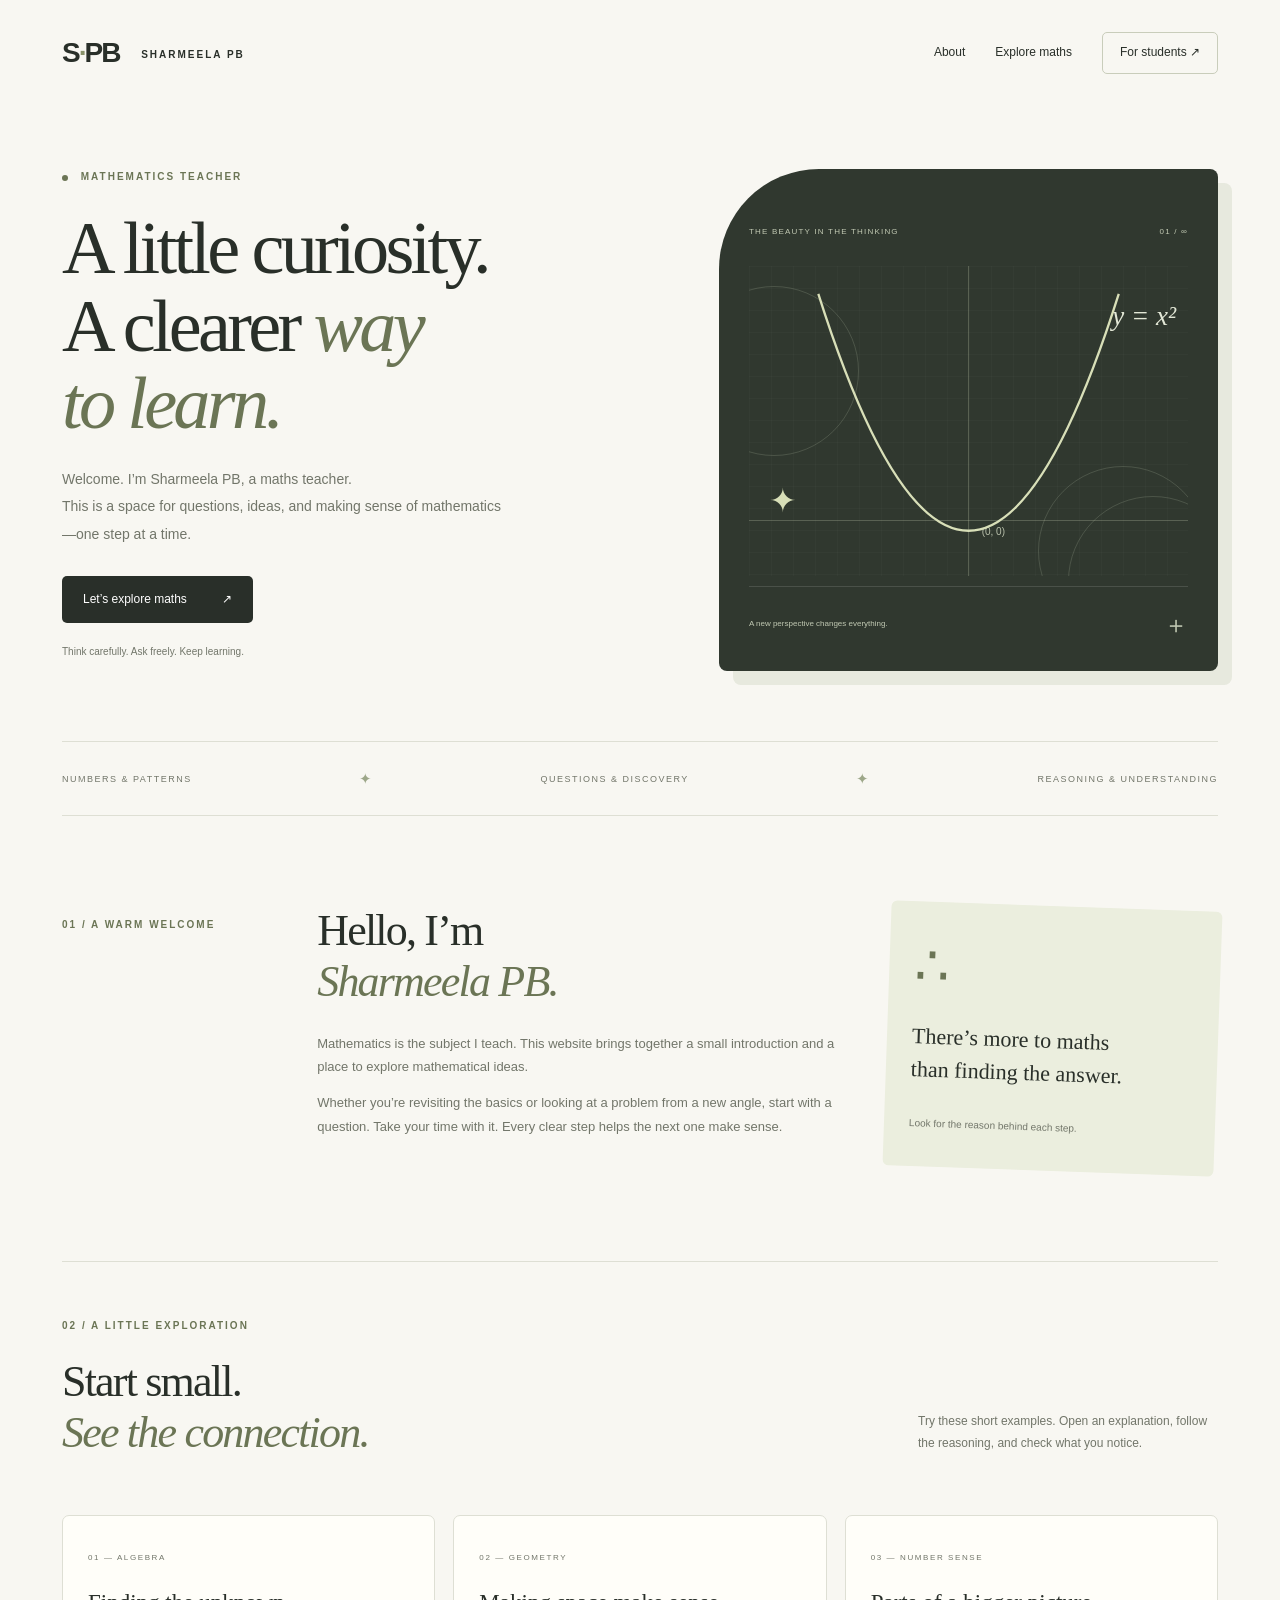
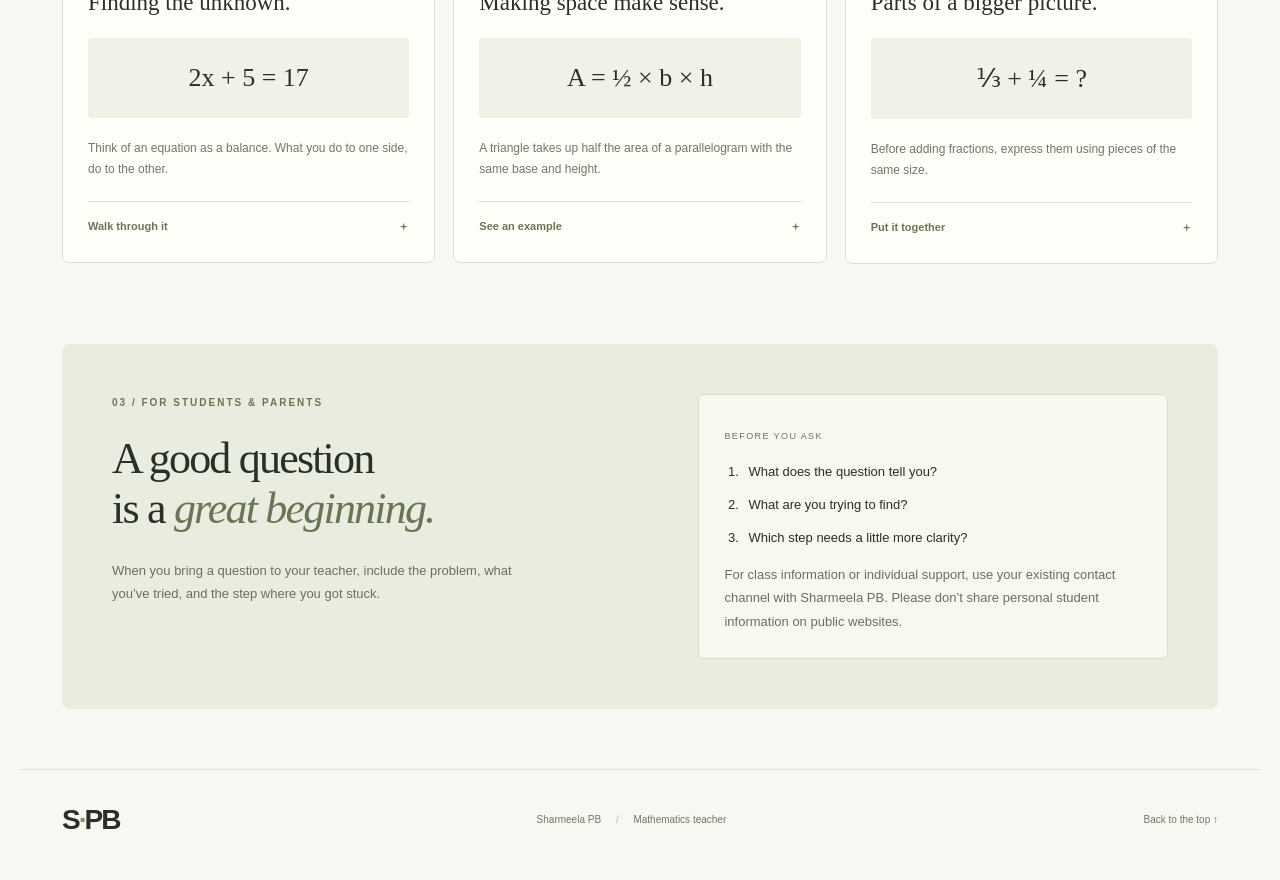
==== index.html @ 508f1190 "Publish Sharmeela PB mathematics teaching portfolio" ====
<!doctype html>
<html lang="en"><head><meta charset="utf-8"><meta name="viewport" content="width=device-width,initial-scale=1"><meta name="description" content="Sharmeela PB — Mathematics teacher. A space to explore maths, build understanding and practise one step at a time."><meta name="theme-color" content="#262b26"><title>Sharmeela PB | Mathematics Teacher</title><link rel="stylesheet" href="style.css"><script defer src="script.js"></script></head><body>
<a class="skip" href="#main">Skip to content</a><header><a class="brand" href="#">S<span>·</span>PB <small>SHARMEELA PB</small></a><nav aria-label="Main navigation"><a href="#about">About</a><a href="#learning">Explore maths</a><a class="navbutton" href="#students">For students ↗</a></nav></header>
<main id="main"><section class="hero"><div class="herotext"><p class="eyebrow"><span></span> MATHEMATICS TEACHER</p><h1>A little curiosity.<br>A clearer <em>way<br>to learn.</em></h1><p class="intro">Welcome. I’m Sharmeela PB, a maths teacher.<br>This is a space for questions, ideas, and making sense of mathematics—one step at a time.</p><a class="button" href="#learning">Let’s explore maths <span>↗</span></a><p class="micro">Think carefully. Ask freely. Keep learning.</p></div><div class="board" aria-label="A visual exploration of mathematics"><div class="boardtop"><span>THE BEAUTY IN THE THINKING</span><span>01 / ∞</span></div><div class="mathart"><div class="circle a"></div><div class="circle b"></div><div class="circle c"></div><div class="axis x"></div><div class="axis y"></div><span class="formula">y = x²</span><span class="coordinate">(0, 0)</span><span class="spark">✦</span><svg viewBox="0 0 380 260" aria-hidden="true"><path d="M60 20 Q190 430 320 20" fill="none" stroke="#d8dfb8" stroke-width="2"/></svg></div><div class="boardbottom"><span>A new perspective changes everything.</span><span>＋</span></div></div></section>
<div class="ribbon" aria-label="Mathematical themes"><span>NUMBERS & PATTERNS</span><i>✦</i><span>QUESTIONS & DISCOVERY</span><i>✦</i><span>REASONING & UNDERSTANDING</span></div>
<section id="about" class="about"><p class="eyebrow">01 / A WARM WELCOME</p><div><h2>Hello, I’m<br><em>Sharmeela PB.</em></h2><p>Mathematics is the subject I teach. This website brings together a small introduction and a place to explore mathematical ideas.</p><p>Whether you’re revisiting the basics or looking at a problem from a new angle, start with a question. Take your time with it. Every clear step helps the next one make sense.</p></div><aside class="note"><span>∴</span><p>There’s more to maths<br>than finding the answer.</p><small>Look for the reason behind each step.</small></aside></section>
<section id="learning" class="learning"><div class="sectiontitle"><div><p class="eyebrow">02 / A LITTLE EXPLORATION</p><h2>Start small.<br><em>See the connection.</em></h2></div><p>Try these short examples. Open an explanation, follow the reasoning, and check what you notice.</p></div><div class="lessons"><article><span class="topic">01 — ALGEBRA</span><h3>Finding the unknown.</h3><div class="problem">2x + 5 = 17</div><p>Think of an equation as a balance. What you do to one side, do to the other.</p><details><summary>Walk through it <span>＋</span></summary><ol><li>Subtract 5 from both sides: <strong>2x = 12</strong>.</li><li>Divide both sides by 2: <strong>x = 6</strong>.</li><li>Check: 2 × 6 + 5 = 17. The balance holds.</li></ol></details></article><article><span class="topic">02 — GEOMETRY</span><h3>Making space make sense.</h3><div class="problem">A = ½ × b × h</div><p>A triangle takes up half the area of a parallelogram with the same base and height.</p><details><summary>See an example <span>＋</span></summary><p>For a base of 8 cm and perpendicular height of 5 cm:</p><ol><li>Multiply the base and height: 8 × 5 = 40.</li><li>Take half: 40 ÷ 2 = <strong>20 cm²</strong>.</li><li>Use square units because we measured area.</li></ol></details></article><article><span class="topic">03 — NUMBER SENSE</span><h3>Parts of a bigger picture.</h3><div class="problem">⅓ + ¼ = ?</div><p>Before adding fractions, express them using pieces of the same size.</p><details><summary>Put it together <span>＋</span></summary><ol><li>A common denominator is 12.</li><li>⅓ = 4/12 and ¼ = 3/12.</li><li>Add the numerators: (4 + 3)/12 = <strong>7/12</strong>.</li></ol></details></article></div></section>
<section id="students" class="students"><div><p class="eyebrow">03 / FOR STUDENTS & PARENTS</p><h2>A good question<br>is a <em>great beginning.</em></h2><p>When you bring a question to your teacher, include the problem, what you’ve tried, and the step where you got stuck.</p></div><div class="questionnote"><span>BEFORE YOU ASK</span><ol><li>What does the question tell you?</li><li>What are you trying to find?</li><li>Which step needs a little more clarity?</li></ol><p>For class information or individual support, use your existing contact channel with Sharmeela PB. Please don’t share personal student information on public websites.</p></div></section>
</main><footer><a class="brand" href="#">S<span>·</span>PB</a><p>Sharmeela PB <span> / </span> Mathematics teacher</p><a href="#main">Back to the top ↑</a></footer></body></html>
---- style.css ----
:root{--bg:#f8f7f2;--ink:#292f29;--muted:#72766a;--line:#dedfd4;--sage:#d8dfb8;--accent:#6b7555}*{box-sizing:border-box}html{scroll-behavior:smooth;scroll-padding-top:30px}body{margin:0;background:var(--bg);color:var(--ink);font:15px/1.8 'Segoe UI',Arial,sans-serif}a{color:inherit;text-decoration:none}button,a,summary{-webkit-tap-highlight-color:transparent}a:focus-visible,summary:focus-visible{outline:3px solid #8d9c67;outline-offset:6px}.skip{position:absolute;left:20px;top:-100px;background:white;padding:10px;z-index:5}.skip:focus{top:10px}header,main,footer{max-width:1240px;margin:auto}header{padding:28px 42px;display:flex;justify-content:space-between;align-items:center;gap:24px}.brand{font-size:28px;font-weight:700;letter-spacing:-2px;white-space:nowrap}.brand>span{color:#89926a}.brand small{font-size:10px;letter-spacing:2px;font-weight:600;margin-left:16px;vertical-align:middle}nav{display:flex;align-items:center;gap:30px;font-size:12px}nav a:hover{color:var(--accent)}.navbutton{border:1px solid #c9cdbb;padding:9px 17px;border-radius:5px}main{padding:0 42px}.hero{display:grid;grid-template-columns:1.2fr 1fr;gap:58px;padding:62px 0 70px;align-items:center}.eyebrow{font-size:10px;font-weight:600;letter-spacing:2px;margin:0 0 22px;color:var(--accent)}.eyebrow>span{width:6px;height:6px;border-radius:50%;background:var(--accent);display:inline-block;margin-right:8px;vertical-align:middle}h1{font:normal clamp(48px,5.8vw,76px)/1.04 Georgia,serif;letter-spacing:-3.7px;margin:24px 0}em{font-weight:400;color:var(--accent)}.intro{font-size:14px;line-height:1.95;max-width:440px;color:var(--muted)}.button{display:inline-flex;align-items:center;gap:35px;background:var(--ink);color:white;font-size:12px;padding:13px 21px;border-radius:5px;margin-top:14px;transition:background .2s}.button:hover{background:var(--accent)}.micro{font-size:10px;color:var(--muted);margin-top:20px}.board{background:#30382f;color:#e2e7d6;border-radius:100px 8px 8px 8px;padding:42px 30px 25px;min-width:0;box-shadow:14px 14px 0 #e7e9de}.boardtop,.boardbottom{display:flex;align-items:center;justify-content:space-between;gap:10px;font-size:8px;letter-spacing:1.2px;color:#c1c9b3}.boardtop{padding:14px 0 16px}.boardbottom{padding-top:16px;border-top:1px solid #ffffff20;letter-spacing:0}.boardbottom>span:last-child{font-size:24px}.mathart{height:310px;position:relative;margin:10px 0;background-image:linear-gradient(#ffffff05 1px,transparent 1px),linear-gradient(90deg,#ffffff05 1px,transparent 1px);background-size:22px 22px;overflow:hidden}.mathart svg{position:absolute;inset:0;width:100%;height:100%}.axis{position:absolute;background:#c9d1b444}.axis.x{height:1px;top:82%;width:100%}.axis.y{width:1px;height:100%;left:50%}.circle{border:1px solid #dce4c52a;border-radius:50%;width:170px;height:170px;position:absolute}.circle.a{top:20px;left:-60px}.circle.b{bottom:-90px;right:-50px}.circle.c{bottom:-60px;right:-20px}.formula{position:absolute;right:12px;top:35px;font:italic 27px Georgia}.coordinate{position:absolute;top:83%;left:53%;font-size:10px;color:#b9c1ac}.spark{position:absolute;left:20px;bottom:45px;font-size:33px;color:var(--sage)}.ribbon{display:flex;justify-content:space-between;gap:15px;align-items:center;font-size:9px;letter-spacing:1.5px;padding:23px 0;border-block:1px solid var(--line);color:var(--muted)}.ribbon i{font-style:normal;font-size:15px;color:#9da789}.about{display:grid;grid-template-columns:.65fr 1.6fr 1fr;gap:40px;padding:90px 0}.about>.eyebrow{padding-top:10px}h2{font:normal 44px/1.15 Georgia,serif;letter-spacing:-1.8px;margin:0 0 24px}.about p:not(.eyebrow){font-size:13px;color:var(--muted)}.note{background:#ebeede;border-radius:6px;padding:32px 25px;align-self:center;transform:rotate(2deg)}.note>span{font:55px Georgia;color:var(--accent)}.note p{font:22px/1.5 Georgia!important;color:var(--ink)!important}.note small{font-size:10px;color:var(--muted)}.learning{padding:55px 0 80px;border-top:1px solid var(--line)}.sectiontitle{display:flex;align-items:end;justify-content:space-between;gap:50px;margin-bottom:32px}.sectiontitle>p{max-width:300px;font-size:12px;color:var(--muted);margin-bottom:28px}.lessons{display:grid;grid-template-columns:repeat(3,1fr);gap:18px}.lessons article{background:#fffef9;border:1px solid var(--line);border-radius:7px;padding:25px;align-self:start}.topic{font-size:8px;letter-spacing:1.6px;color:var(--muted)}h3{font:23px/1.3 Georgia;margin:20px 0}.problem{background:#f0f1e7;font:26px Georgia;padding:25px 12px;text-align:center;border-radius:4px;margin:20px 0}.lessons p,.lessons li{font-size:12px;color:var(--muted)}details{border-top:1px solid var(--line);padding-top:15px;margin-top:20px}summary{cursor:pointer;font-size:11px;list-style:none;color:var(--accent);font-weight:600}summary::-webkit-details-marker{display:none}summary span{float:right}details[open] summary span{transform:rotate(45deg)}details ol{padding-left:16px}details li{padding-left:3px;margin-bottom:10px}.students{display:grid;grid-template-columns:1.1fr 1fr;gap:70px;padding:50px;border-radius:8px;background:#e9eddf;margin-bottom:60px}.students>div>p:not(.eyebrow){font-size:13px;max-width:400px;color:#69705d}.questionnote{background:#f7f8f0;border:1px solid #d8dec9;border-radius:6px;padding:25px}.questionnote>span{font-size:9px;letter-spacing:1.4px;color:var(--accent)}.questionnote ol{padding-left:18px;font-size:13px}.questionnote li{padding-left:6px;margin-bottom:10px}.questionnote p{font-size:10px;color:var(--muted);line-height:1.8;margin-bottom:0}footer{border-top:1px solid var(--line);padding:25px 42px 35px;display:flex;align-items:center;justify-content:space-between;gap:15px}footer p,footer>a:last-child{font-size:10px;color:var(--muted)}footer p>span{padding:0 12px;color:#b4b9a5}@media(max-width:900px){.hero{gap:35px}.about{grid-template-columns:1.7fr 1fr;gap:30px}.about>.eyebrow{grid-column:1/-1;margin-bottom:0}.lessons article{padding:20px}.students{padding:35px;gap:30px}.mathart{height:270px}}@media(max-width:650px){header{padding:22px;flex-wrap:wrap;gap:14px}.brand small{font-size:9px}nav{gap:20px;width:100%;justify-content:space-between;font-size:11px}.navbutton{padding:6px 11px}main{padding:0 22px}.hero{grid-template-columns:1fr;padding:35px 0 45px;gap:35px}h1{font-size:58px;letter-spacing:-2.8px}.intro{font-size:13px}.board{margin-right:12px;padding:28px 25px 20px;border-top-left-radius:70px}.mathart{height:235px}.ribbon{font-size:7px;letter-spacing:.7px;gap:10px}.ribbon span{max-width:90px}.about{grid-template-columns:1fr;padding:50px 0;gap:20px}.about>.eyebrow{grid-column:auto}.note{transform:none;padding:22px 25px}.note>span{float:right}.note p{margin:0 0 8px}.learning{padding:40px 0}.sectiontitle{display:block;margin:0}.sectiontitle>p{max-width:100%;margin-bottom:25px}h2{font-size:37px}.lessons{grid-template-columns:1fr;gap:16px}.lessons article{padding:24px}.students{grid-template-columns:1fr;padding:25px;gap:15px;margin-bottom:40px}.students h2{font-size:35px}footer{padding:23px;flex-wrap:wrap}footer p{order:3;width:100%;margin:0}}@media(prefers-reduced-motion:reduce){html{scroll-behavior:auto}*{transition:none!important}}
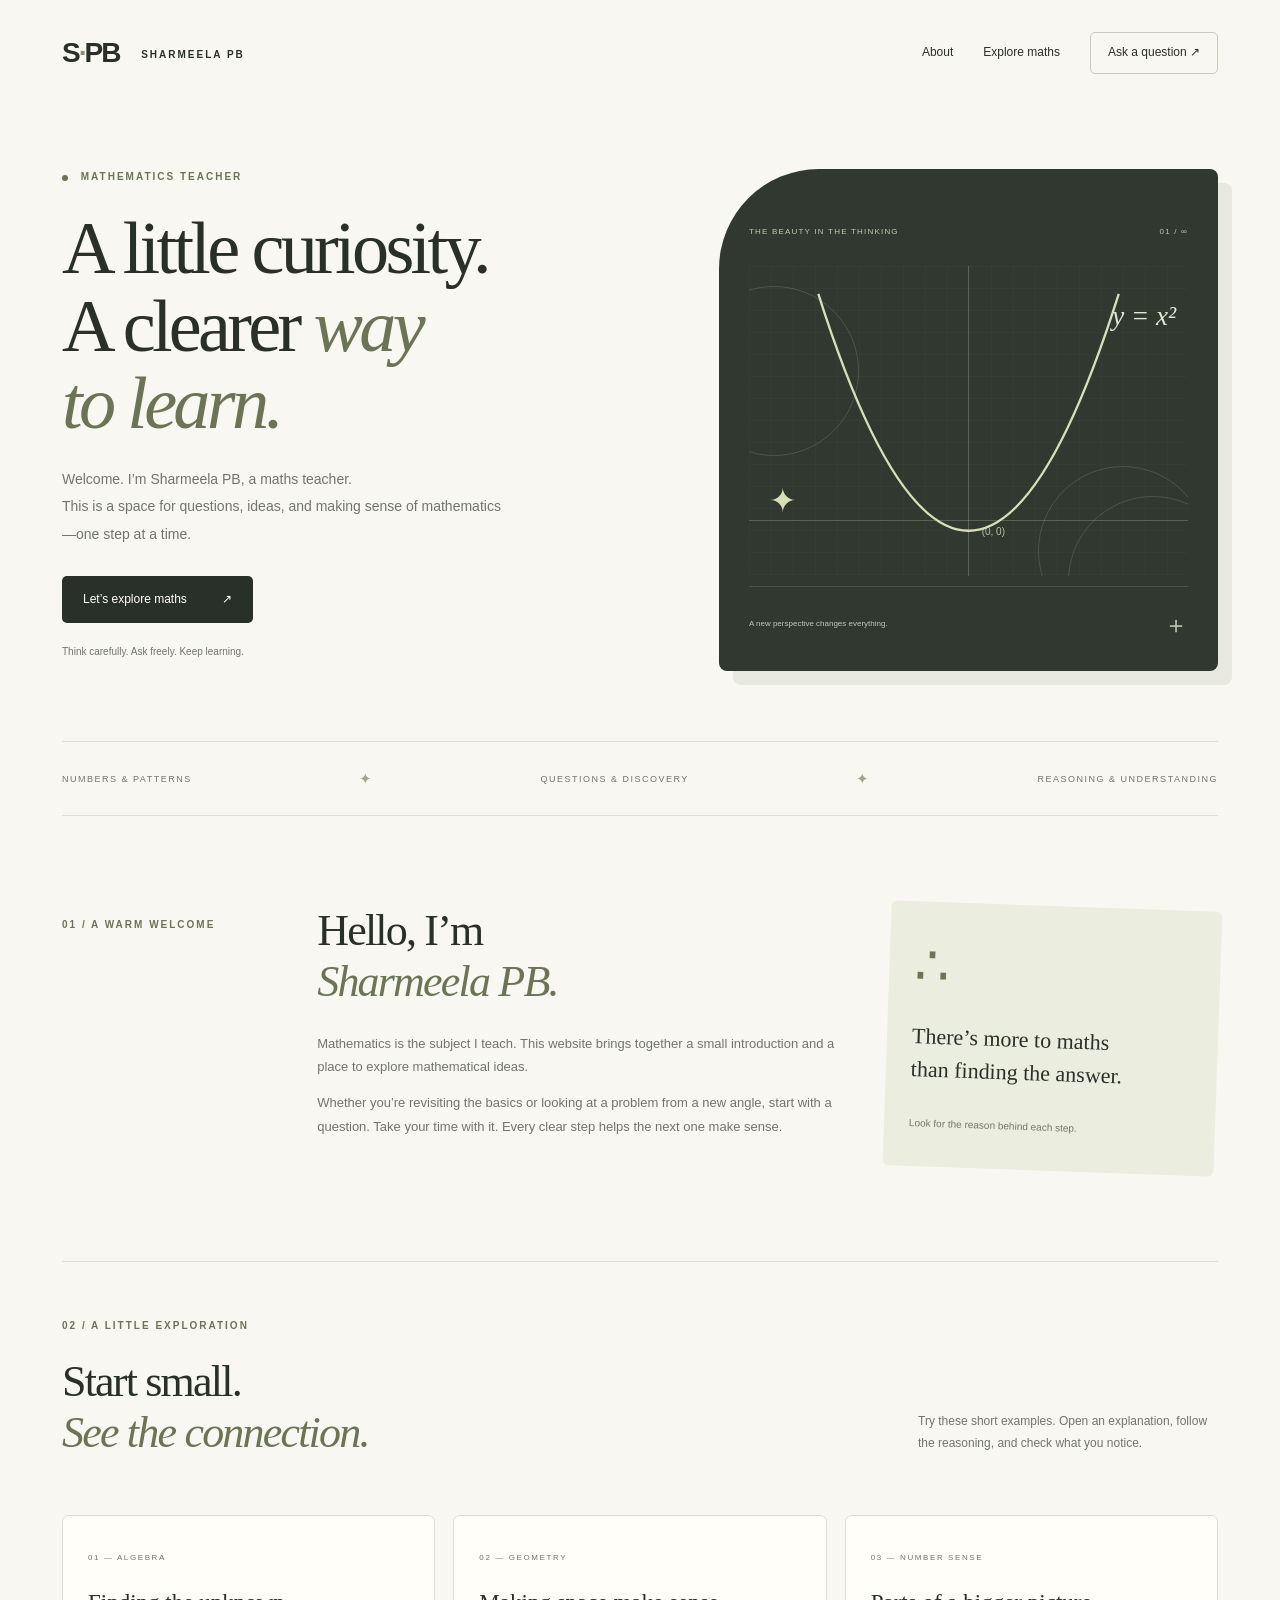
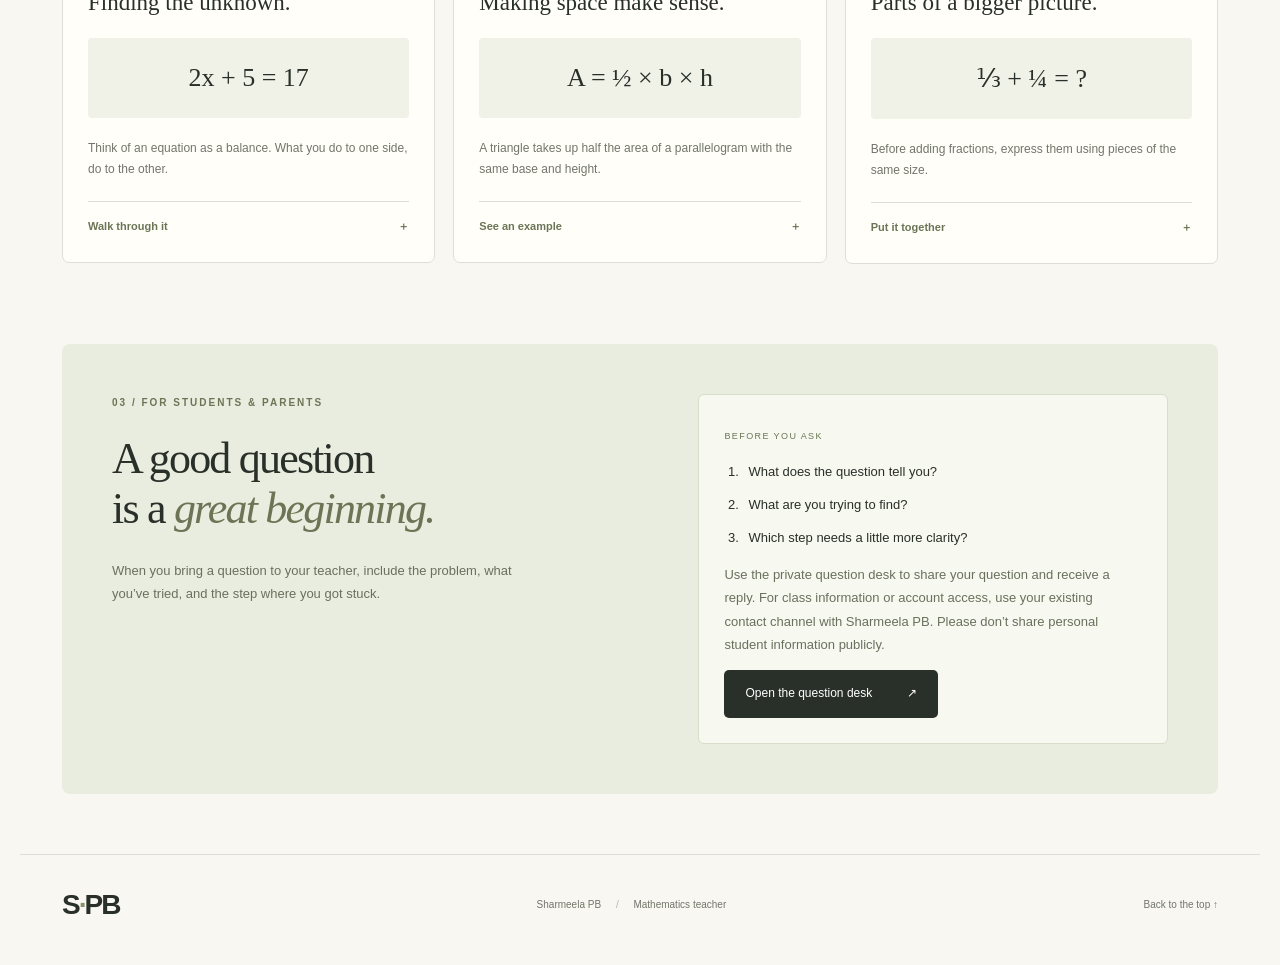
==== commit ad09feb7: "Add private question desk with attachments and pen replies" ====
--- a/index.html
+++ b/index.html
@@ -1,9 +1,9 @@
 <!doctype html>
-<html lang="en"><head><meta charset="utf-8"><meta name="viewport" content="width=device-width,initial-scale=1"><meta name="description" content="Sharmeela PB — Mathematics teacher. A space to explore maths, build understanding and practise one step at a time."><meta name="theme-color" content="#262b26"><title>Sharmeela PB | Mathematics Teacher</title><link rel="stylesheet" href="style.css"><script defer src="script.js"></script></head><body>
-<a class="skip" href="#main">Skip to content</a><header><a class="brand" href="#">S<span>·</span>PB <small>SHARMEELA PB</small></a><nav aria-label="Main navigation"><a href="#about">About</a><a href="#learning">Explore maths</a><a class="navbutton" href="#students">For students ↗</a></nav></header>
+<html lang="en"><head><meta charset="utf-8"><meta name="viewport" content="width=device-width,initial-scale=1"><meta name="description" content="Sharmeela PB — Mathematics teacher. A space to explore maths, build understanding and practise one step at a time."><meta name="theme-color" content="#262b26"><title>Sharmeela PB | Mathematics Teacher</title><link rel="icon" type="image/svg+xml" href="favicon.svg"><link rel="stylesheet" href="style.css"><script defer src="script.js"></script></head><body>
+<a class="skip" href="#main">Skip to content</a><header><a class="brand" href="#">S<span>·</span>PB <small>SHARMEELA PB</small></a><nav aria-label="Main navigation"><a href="#about">About</a><a href="#learning">Explore maths</a><a class="navbutton" href="questions.html">Ask a question ↗</a></nav></header>
 <main id="main"><section class="hero"><div class="herotext"><p class="eyebrow"><span></span> MATHEMATICS TEACHER</p><h1>A little curiosity.<br>A clearer <em>way<br>to learn.</em></h1><p class="intro">Welcome. I’m Sharmeela PB, a maths teacher.<br>This is a space for questions, ideas, and making sense of mathematics—one step at a time.</p><a class="button" href="#learning">Let’s explore maths <span>↗</span></a><p class="micro">Think carefully. Ask freely. Keep learning.</p></div><div class="board" aria-label="A visual exploration of mathematics"><div class="boardtop"><span>THE BEAUTY IN THE THINKING</span><span>01 / ∞</span></div><div class="mathart"><div class="circle a"></div><div class="circle b"></div><div class="circle c"></div><div class="axis x"></div><div class="axis y"></div><span class="formula">y = x²</span><span class="coordinate">(0, 0)</span><span class="spark">✦</span><svg viewBox="0 0 380 260" aria-hidden="true"><path d="M60 20 Q190 430 320 20" fill="none" stroke="#d8dfb8" stroke-width="2"/></svg></div><div class="boardbottom"><span>A new perspective changes everything.</span><span>＋</span></div></div></section>
 <div class="ribbon" aria-label="Mathematical themes"><span>NUMBERS & PATTERNS</span><i>✦</i><span>QUESTIONS & DISCOVERY</span><i>✦</i><span>REASONING & UNDERSTANDING</span></div>
 <section id="about" class="about"><p class="eyebrow">01 / A WARM WELCOME</p><div><h2>Hello, I’m<br><em>Sharmeela PB.</em></h2><p>Mathematics is the subject I teach. This website brings together a small introduction and a place to explore mathematical ideas.</p><p>Whether you’re revisiting the basics or looking at a problem from a new angle, start with a question. Take your time with it. Every clear step helps the next one make sense.</p></div><aside class="note"><span>∴</span><p>There’s more to maths<br>than finding the answer.</p><small>Look for the reason behind each step.</small></aside></section>
 <section id="learning" class="learning"><div class="sectiontitle"><div><p class="eyebrow">02 / A LITTLE EXPLORATION</p><h2>Start small.<br><em>See the connection.</em></h2></div><p>Try these short examples. Open an explanation, follow the reasoning, and check what you notice.</p></div><div class="lessons"><article><span class="topic">01 — ALGEBRA</span><h3>Finding the unknown.</h3><div class="problem">2x + 5 = 17</div><p>Think of an equation as a balance. What you do to one side, do to the other.</p><details><summary>Walk through it <span>＋</span></summary><ol><li>Subtract 5 from both sides: <strong>2x = 12</strong>.</li><li>Divide both sides by 2: <strong>x = 6</strong>.</li><li>Check: 2 × 6 + 5 = 17. The balance holds.</li></ol></details></article><article><span class="topic">02 — GEOMETRY</span><h3>Making space make sense.</h3><div class="problem">A = ½ × b × h</div><p>A triangle takes up half the area of a parallelogram with the same base and height.</p><details><summary>See an example <span>＋</span></summary><p>For a base of 8 cm and perpendicular height of 5 cm:</p><ol><li>Multiply the base and height: 8 × 5 = 40.</li><li>Take half: 40 ÷ 2 = <strong>20 cm²</strong>.</li><li>Use square units because we measured area.</li></ol></details></article><article><span class="topic">03 — NUMBER SENSE</span><h3>Parts of a bigger picture.</h3><div class="problem">⅓ + ¼ = ?</div><p>Before adding fractions, express them using pieces of the same size.</p><details><summary>Put it together <span>＋</span></summary><ol><li>A common denominator is 12.</li><li>⅓ = 4/12 and ¼ = 3/12.</li><li>Add the numerators: (4 + 3)/12 = <strong>7/12</strong>.</li></ol></details></article></div></section>
-<section id="students" class="students"><div><p class="eyebrow">03 / FOR STUDENTS & PARENTS</p><h2>A good question<br>is a <em>great beginning.</em></h2><p>When you bring a question to your teacher, include the problem, what you’ve tried, and the step where you got stuck.</p></div><div class="questionnote"><span>BEFORE YOU ASK</span><ol><li>What does the question tell you?</li><li>What are you trying to find?</li><li>Which step needs a little more clarity?</li></ol><p>For class information or individual support, use your existing contact channel with Sharmeela PB. Please don’t share personal student information on public websites.</p></div></section>
+<section id="students" class="students"><div><p class="eyebrow">03 / FOR STUDENTS & PARENTS</p><h2>A good question<br>is a <em>great beginning.</em></h2><p>When you bring a question to your teacher, include the problem, what you’ve tried, and the step where you got stuck.</p></div><div class="questionnote"><span>BEFORE YOU ASK</span><ol><li>What does the question tell you?</li><li>What are you trying to find?</li><li>Which step needs a little more clarity?</li></ol><p>Use the private question desk to share your question and receive a reply. For class information or account access, use your existing contact channel with Sharmeela PB. Please don’t share personal student information publicly.</p><a class="button" href="questions.html">Open the question desk <span>↗</span></a></div></section>
 </main><footer><a class="brand" href="#">S<span>·</span>PB</a><p>Sharmeela PB <span> / </span> Mathematics teacher</p><a href="#main">Back to the top ↑</a></footer></body></html>
